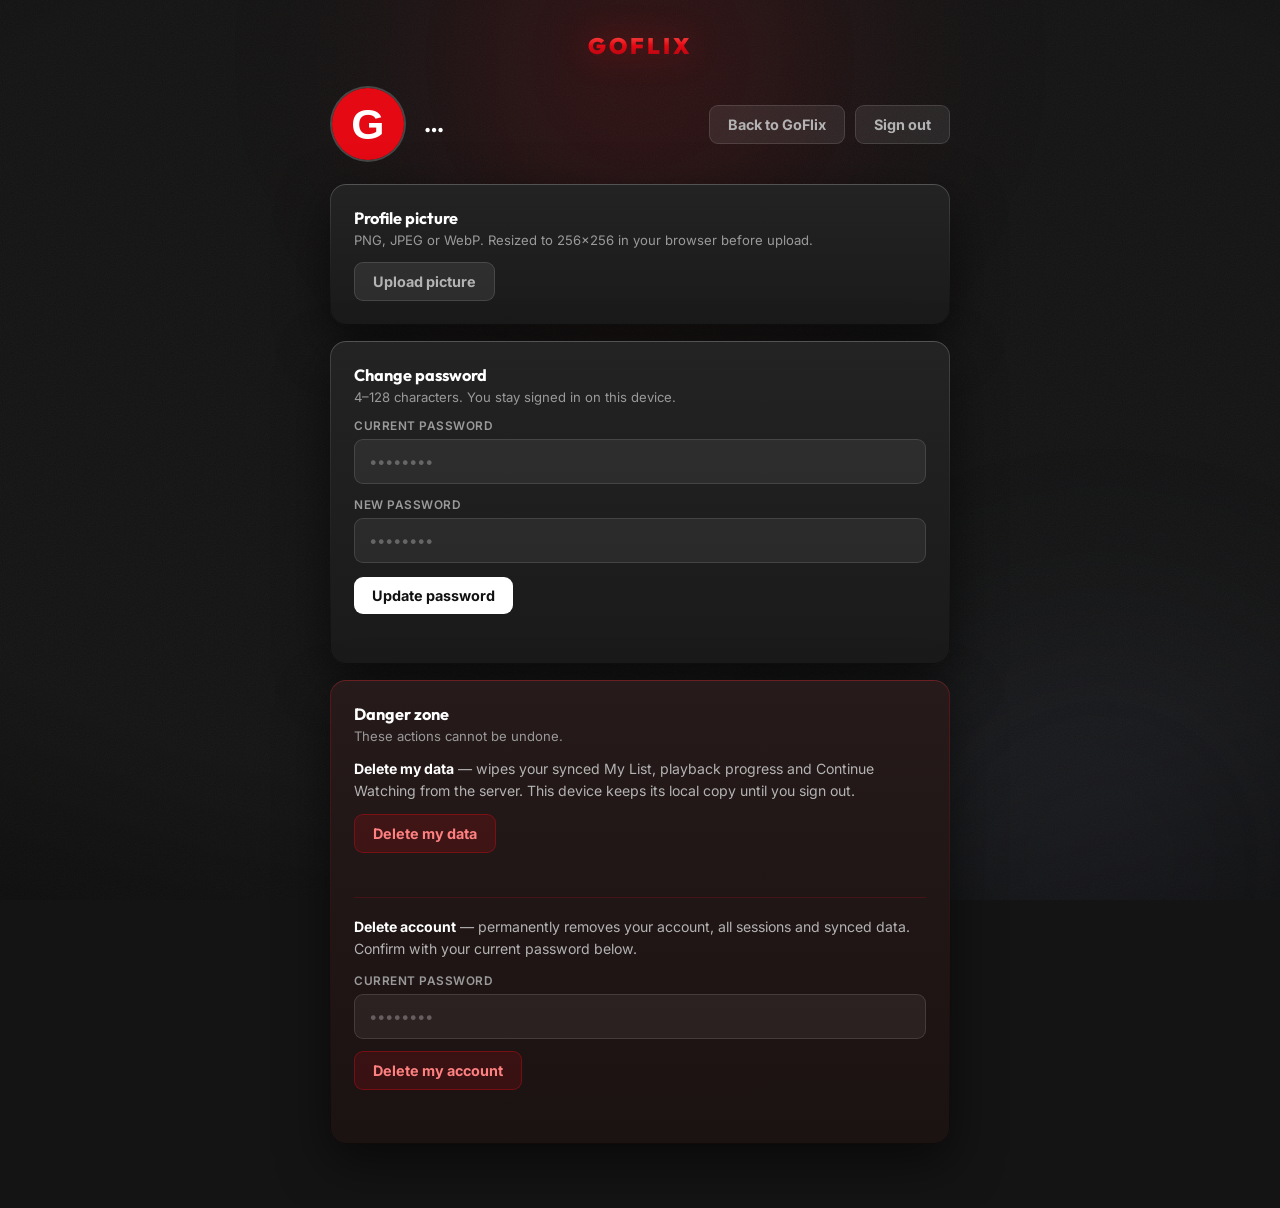
==== static/account.html @ 7e3987c1 "Add files via upload" ====
<!DOCTYPE html>
<html lang="en">
<head>
    <meta charset="UTF-8">
    <meta name="viewport" content="width=device-width, initial-scale=1.0">
    <meta name="theme-color" content="#141414">
    <link rel="icon"
        href="data:image/svg+xml,%3Csvg xmlns='http://www.w3.org/2000/svg' viewBox='0 0 64 64'%3E%3Crect width='64' height='64' rx='12' fill='%23e50914'/%3E%3Ctext x='32' y='45' font-family='Arial, sans-serif' font-size='38' font-weight='900' fill='%23ffffff' text-anchor='middle'%3EG%3C/text%3E%3C/svg%3E">
    <title>GoFlix — Account</title>
    <link rel="preconnect" href="https://fonts.googleapis.com">
    <link rel="preconnect" href="https://fonts.gstatic.com" crossorigin>
    <link
        href="https://fonts.googleapis.com/css2?family=Outfit:wght@700;800;900&family=Inter:wght@400;500;600;700&display=swap"
        rel="stylesheet">
    <style>
        :root {
            --bg: #141414;
            --accent: #e50914;
            --text: #ffffff;
            --text-secondary: #b3b3b3;
            --text-muted: #9a9a9a;
            --text-faint: #6d6d6d;
            --ease-out: cubic-bezier(0.5, 0, 0.1, 1);
            --ease-spring: cubic-bezier(0.34, 1.56, 0.64, 1);
        }
        * { box-sizing: border-box; margin: 0; padding: 0; }
        body {
            min-height: 100vh;
            background: var(--bg);
            font-family: 'Inter', 'Segoe UI', Arial, sans-serif;
            color: var(--text);
            padding: 32px 16px 48px;
            display: flex;
            flex-direction: column;
            align-items: center;
            -webkit-font-smoothing: antialiased;
            -moz-osx-font-smoothing: grayscale;
        }

        /* ── Cinematic backdrop ── */
        .bg { position: fixed; inset: 0; z-index: 0; overflow: hidden; pointer-events: none; }
        .orb { position: absolute; border-radius: 50%; filter: blur(90px); will-change: transform; }
        .orb-a {
            width: 640px; height: 640px; top: -260px; left: 50%; margin-left: -320px;
            background: radial-gradient(circle at 50% 50%, rgba(229, 9, 20, 0.20), transparent 65%);
            animation: drift-a 38s ease-in-out infinite alternate;
        }
        .orb-b {
            width: 720px; height: 720px; bottom: -320px; right: -180px;
            background: radial-gradient(circle at 50% 50%, rgba(110, 130, 185, 0.11), transparent 65%);
            animation: drift-b 46s ease-in-out infinite alternate;
        }
        @keyframes drift-a {
            from { transform: translate3d(-60px, 20px, 0) scale(1); }
            to   { transform: translate3d(80px, -30px, 0) scale(1.12); }
        }
        @keyframes drift-b {
            from { transform: translate3d(40px, -20px, 0) scale(1.05); }
            to   { transform: translate3d(-70px, 40px, 0) scale(0.95); }
        }
        .grain {
            position: absolute; inset: 0; opacity: 0.05;
            background-image: url("data:image/svg+xml,%3Csvg xmlns='http://www.w3.org/2000/svg' width='160' height='160'%3E%3Cfilter id='n'%3E%3CfeTurbulence type='fractalNoise' baseFrequency='0.9' numOctaves='2' stitchTiles='stitch'/%3E%3C/filter%3E%3Crect width='100%25' height='100%25' filter='url(%23n)'/%3E%3C/svg%3E");
        }
        .vignette {
            position: absolute; inset: 0;
            background: radial-gradient(120% 90% at 50% 40%, transparent 55%, rgba(0, 0, 0, 0.5) 100%);
        }

        .shell { position: relative; z-index: 1; width: min(620px, 100%); }

        /* ── Header: avatar + identity + nav actions ── */
        .profile-head {
            display: flex;
            align-items: center;
            gap: 18px;
            margin-bottom: 22px;
            animation: rise 0.55s var(--ease-out) both;
        }
        .avatar-btn {
            position: relative;
            width: 76px;
            height: 76px;
            min-width: 76px;
            border-radius: 50%;
            border: 2px solid rgba(255, 255, 255, 0.18);
            background: #1f1f1f;
            cursor: pointer;
            overflow: hidden;
            padding: 0;
            transition: border-color 0.2s ease, transform 0.2s var(--ease-spring);
        }
        .avatar-btn:hover { border-color: rgba(229, 9, 20, 0.65); transform: scale(1.04); }
        .avatar-btn img { width: 100%; height: 100%; object-fit: cover; display: block; }
        .avatar-edit {
            position: absolute;
            left: 0; right: 0; bottom: 0;
            height: 34%;
            background: rgba(0, 0, 0, 0.65);
            display: flex;
            align-items: center;
            justify-content: center;
            color: #fff;
            opacity: 0;
            transition: opacity 0.18s ease;
        }
        .avatar-btn:hover .avatar-edit, .avatar-btn:focus-visible .avatar-edit { opacity: 1; }
        .avatar-btn:focus-visible { outline: 2px solid rgba(229, 9, 20, 0.65); outline-offset: 2px; }
        .identity { flex: 1; min-width: 0; }
        .identity h1 {
            font-family: 'Outfit', 'Inter', sans-serif;
            font-size: 1.5rem;
            font-weight: 700;
            letter-spacing: 0.2px;
            display: flex;
            align-items: center;
            gap: 10px;
        }
        .role-badge {
            font-family: 'Inter', sans-serif;
            font-size: 0.62rem;
            font-weight: 700;
            letter-spacing: 1px;
            text-transform: uppercase;
            color: #ffb3b3;
            background: rgba(229, 9, 20, 0.16);
            border: 1px solid rgba(229, 9, 20, 0.35);
            border-radius: 999px;
            padding: 3px 9px;
        }
        .identity .email {
            font-size: 0.85rem;
            color: var(--text-muted);
            margin-top: 3px;
            overflow: hidden;
            text-overflow: ellipsis;
            white-space: nowrap;
        }
        .head-actions { display: flex; gap: 10px; }
        .wordmark {
            font-family: 'Outfit', 'Inter', sans-serif;
            font-size: 1.4rem;
            font-weight: 900;
            letter-spacing: 3px;
            text-align: center;
            margin-bottom: 26px;
            user-select: none;
            background: linear-gradient(180deg, #ff5a52 0%, #e50914 48%, #a20610 100%);
            -webkit-background-clip: text;
            background-clip: text;
            color: transparent;
            filter: drop-shadow(0 0 16px rgba(229, 9, 20, 0.45));
            animation: rise 0.55s var(--ease-out) both;
        }
        .wordmark a { color: inherit; text-decoration: none; }

        /* ── Cards ── */
        .card {
            position: relative;
            background: linear-gradient(180deg, #232323, #1a1a1a);
            border-radius: 16px;
            padding: 24px;
            margin-bottom: 16px;
            box-shadow:
                inset 0 1px 0 rgba(255, 255, 255, 0.07),
                0 18px 50px rgba(0, 0, 0, 0.55);
            animation: rise 0.55s var(--ease-out) both;
        }
        .card:nth-of-type(1) { animation-delay: 0.08s; }
        .card:nth-of-type(2) { animation-delay: 0.14s; }
        .card:nth-of-type(3) { animation-delay: 0.2s; }
        .card::before {
            content: '';
            position: absolute;
            inset: 0;
            border-radius: inherit;
            padding: 1px;
            background: linear-gradient(180deg, rgba(255, 255, 255, 0.16), rgba(255, 255, 255, 0.05) 40%, rgba(0, 0, 0, 0.4));
            -webkit-mask: linear-gradient(#000 0 0) content-box, linear-gradient(#000 0 0);
            -webkit-mask-composite: xor;
            mask: linear-gradient(#000 0 0) content-box, linear-gradient(#000 0 0);
            mask-composite: exclude;
            pointer-events: none;
        }
        @keyframes rise {
            from { opacity: 0; transform: translateY(14px); }
            to   { opacity: 1; transform: translateY(0); }
        }
        .card h2 {
            font-family: 'Outfit', 'Inter', sans-serif;
            font-size: 1.02rem;
            font-weight: 700;
            margin-bottom: 4px;
        }
        .card .card-sub { font-size: 0.82rem; color: var(--text-muted); margin-bottom: 14px; }
        .danger-card { background: linear-gradient(180deg, #261a1a, #1b1212); }
        .danger-card::before {
            background: linear-gradient(180deg, rgba(229, 9, 20, 0.30), rgba(229, 9, 20, 0.10) 40%, rgba(0, 0, 0, 0.4));
        }

        label {
            display: block;
            font-size: 0.74rem;
            font-weight: 600;
            letter-spacing: 0.5px;
            text-transform: uppercase;
            color: var(--text-muted);
            margin: 14px 0 6px;
        }
        input[type="password"] {
            width: 100%;
            padding: 12px 14px;
            border-radius: 9px;
            border: 1px solid rgba(255, 255, 255, 0.12);
            background: rgba(255, 255, 255, 0.06);
            color: #fff;
            font-size: 0.95rem;
            font-family: inherit;
            outline: none;
            transition: border-color 0.15s ease, background 0.15s ease, box-shadow 0.15s ease;
        }
        input[type="password"]::placeholder { color: rgba(255, 255, 255, 0.28); }
        input[type="password"]:focus {
            border-color: rgba(229, 9, 20, 0.65);
            background: rgba(255, 255, 255, 0.085);
            box-shadow: 0 0 0 3px rgba(229, 9, 20, 0.14);
        }

        button.btn {
            margin-top: 14px;
            padding: 10px 18px;
            border: 0;
            border-radius: 9px;
            background: #fff;
            color: #111;
            font-size: 0.9rem;
            font-weight: 700;
            font-family: inherit;
            cursor: pointer;
            transition: background 0.15s ease, transform 0.1s ease, box-shadow 0.15s ease;
        }
        button.btn:hover {
            background: rgba(255, 255, 255, 0.9);
            box-shadow: 0 0 16px rgba(255, 255, 255, 0.35);
        }
        button.btn:active { transform: scale(0.98); }
        button.btn.ghost {
            background: rgba(255, 255, 255, 0.08);
            color: var(--text-secondary);
            border: 1px solid rgba(255, 255, 255, 0.12);
            margin-top: 0;
        }
        button.btn.ghost:hover {
            background: rgba(255, 255, 255, 0.14);
            color: #fff;
            box-shadow: none;
        }
        button.btn.danger {
            background: rgba(229, 9, 20, 0.14);
            color: #ff8080;
            border: 1px solid rgba(229, 9, 20, 0.35);
            margin-top: 0;
        }
        button.btn.danger:hover {
            background: rgba(229, 9, 20, 0.28);
            color: #fff;
            box-shadow: 0 0 16px rgba(229, 9, 20, 0.35);
        }
        .row { display: flex; align-items: center; gap: 10px; flex-wrap: wrap; }
        .row .grow { flex: 1; }
        .row .row-sub { font-size: 0.85rem; color: var(--text-secondary); }

        .danger-item { margin-bottom: 4px; }
        .danger-text {
            font-size: 0.88rem;
            color: var(--text-secondary);
            line-height: 1.55;
        }
        .danger-text strong { color: var(--text); }
        .danger-item .btn.danger { margin-top: 12px; }

        .msg { font-size: 0.85rem; margin-top: 10px; min-height: 1.2em; }
        .msg.ok { color: #6ee7a0; }
        .msg.err { color: #ff6b6b; }

        .divider {
            height: 1px;
            background: rgba(255, 255, 255, 0.08);
            margin: 18px 0;
        }
        .danger-divider { background: rgba(229, 9, 20, 0.18); }

        .hidden { display: none !important; }

        #avatar-input { display: none; }

        @media (prefers-reduced-motion: reduce) {
            *, *::before, *::after {
                animation-duration: 0.01ms !important;
                animation-iteration-count: 1 !important;
                transition-duration: 0.01ms !important;
            }
        }
        @media (max-width: 480px) {
            .profile-head { flex-wrap: wrap; }
            .head-actions { width: 100%; justify-content: flex-end; }
        }
    </style>
</head>
<body>
    <div class="bg" aria-hidden="true">
        <div class="orb orb-a"></div>
        <div class="orb orb-b"></div>
        <div class="grain"></div>
        <div class="vignette"></div>
    </div>

    <div class="shell">
        <div class="wordmark"><a href="/">GOFLIX</a></div>

        <header class="profile-head">
            <button type="button" class="avatar-btn" id="avatar-btn" title="Change profile picture" aria-label="Change profile picture">
                <img id="avatar-img" alt="" width="76" height="76"
                    src="data:image/svg+xml,%3Csvg xmlns='http://www.w3.org/2000/svg' viewBox='0 0 64 64'%3E%3Crect width='64' height='64' rx='12' fill='%23e50914'/%3E%3Ctext x='32' y='45' font-family='Arial, sans-serif' font-size='38' font-weight='900' fill='%23ffffff' text-anchor='middle'%3EG%3C/text%3E%3C/svg%3E">
                <span class="avatar-edit">
                    <svg width="14" height="14" viewBox="0 0 24 24" fill="none" stroke="currentColor" stroke-width="2" stroke-linecap="round" stroke-linejoin="round">
                        <path d="M23 19a2 2 0 0 1-2 2H3a2 2 0 0 1-2-2V8a2 2 0 0 1 2-2h4l2-3h6l2 3h4a2 2 0 0 1 2 2z"></path>
                        <circle cx="12" cy="13" r="4"></circle>
                    </svg>
                </span>
            </button>
            <input type="file" id="avatar-input" accept="image/png, image/jpeg, image/webp">
            <div class="identity">
                <h1><span id="who">…</span><span class="role-badge hidden" id="role-badge">Admin</span></h1>
                <div class="email" id="who-email"></div>
            </div>
            <div class="head-actions">
                <button type="button" class="btn ghost" id="back-btn">Back to GoFlix</button>
                <button type="button" class="btn ghost" id="logout-btn">Sign out</button>
            </div>
        </header>

        <section class="card">
            <h2>Profile picture</h2>
            <div class="card-sub">PNG, JPEG or WebP. Resized to 256×256 in your browser before upload.</div>
            <div class="row">
                <button type="button" class="btn ghost" id="avatar-upload-btn">Upload picture</button>
                <button type="button" class="btn danger hidden" id="avatar-remove-btn">Remove</button>
                <span class="row-sub grow" id="avatar-msg"></span>
            </div>
        </section>

        <section class="card">
            <h2>Change password</h2>
            <div class="card-sub">4–128 characters. You stay signed in on this device.</div>
            <form id="pw-form">
                <label for="cur">Current password</label>
                <input type="password" id="cur" autocomplete="current-password" placeholder="••••••••">
                <label for="next">New password</label>
                <input type="password" id="next" autocomplete="new-password" placeholder="••••••••">
                <button type="submit" class="btn" id="pw-submit">Update password</button>
                <div class="msg" id="pw-msg"></div>
            </form>
        </section>

        <section class="card danger-card">
            <h2>Danger zone</h2>
            <div class="card-sub">These actions cannot be undone.</div>

            <div class="danger-item">
                <div class="danger-text">
                    <strong>Delete my data</strong> — wipes your synced My List, playback progress and Continue Watching from the server. This device keeps its local copy until you sign out.
                </div>
                <button type="button" class="btn danger" id="clear-data-btn">Delete my data</button>
                <div class="msg" id="clear-msg"></div>
            </div>

            <div class="divider danger-divider"></div>

            <div class="danger-item">
                <div class="danger-text">
                    <strong>Delete account</strong> — permanently removes your account, all sessions and synced data. Confirm with your current password below.
                </div>
                <form id="delete-form">
                    <label for="del-pw">Current password</label>
                    <input type="password" id="del-pw" autocomplete="current-password" placeholder="••••••••">
                    <button type="submit" class="btn danger" id="delete-btn">Delete my account</button>
                    <div class="msg" id="delete-msg"></div>
                </form>
            </div>
        </section>
    </div>

<script src="/js/account.js"></script>
</body>
</html>
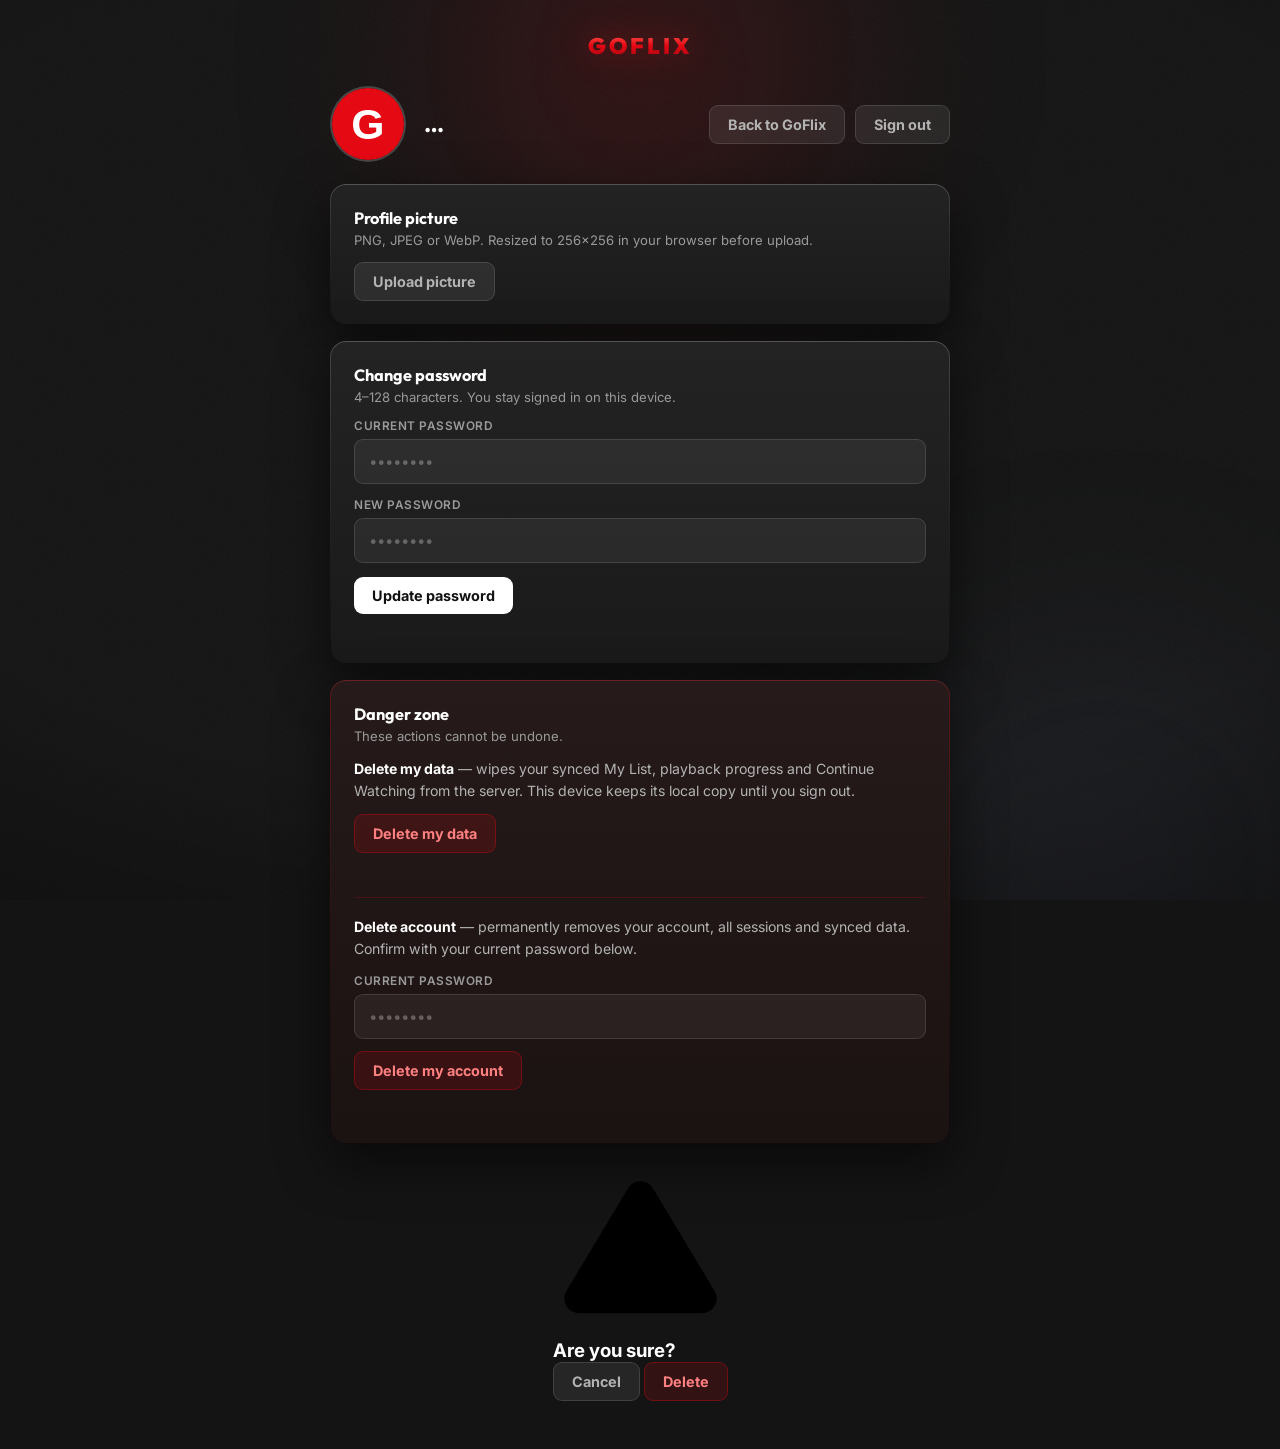
==== commit 903b4795: "Add files via upload" ====
--- a/static/account.html
+++ b/static/account.html
@@ -306,6 +306,7 @@
             .head-actions { width: 100%; justify-content: flex-end; }
         }
     </style>
+    <link rel="stylesheet" href="/css/portal.css">
 </head>
 <body>
     <div class="bg" aria-hidden="true">
@@ -391,6 +392,25 @@
         </section>
     </div>
 
+    <!-- Styled confirm dialog (replaces native confirm(), matching the admin console) -->
+    <div class="modal-veil" id="confirm-veil" role="dialog" aria-modal="true" aria-labelledby="confirm-title">
+        <div class="modal">
+            <div class="modal-body">
+                <div class="modal-ico">
+                    <svg viewBox="0 0 24 24" aria-hidden="true"><path d="M12 9v4m0 4h.01M10.3 3.86 1.82 18a2 2 0 0 0 1.71 3h16.94a2 2 0 0 0 1.71-3L13.7 3.86a2 2 0 0 0-3.4 0z"/></svg>
+                </div>
+                <div class="modal-text">
+                    <h3 id="confirm-title">Are you sure?</h3>
+                    <p id="confirm-body"></p>
+                </div>
+            </div>
+            <div class="modal-foot">
+                <button type="button" class="btn ghost" id="confirm-cancel">Cancel</button>
+                <button type="button" class="btn danger solid" id="confirm-ok">Delete</button>
+            </div>
+        </div>
+    </div>
+
 <script src="/js/account.js"></script>
 </body>
 </html>
